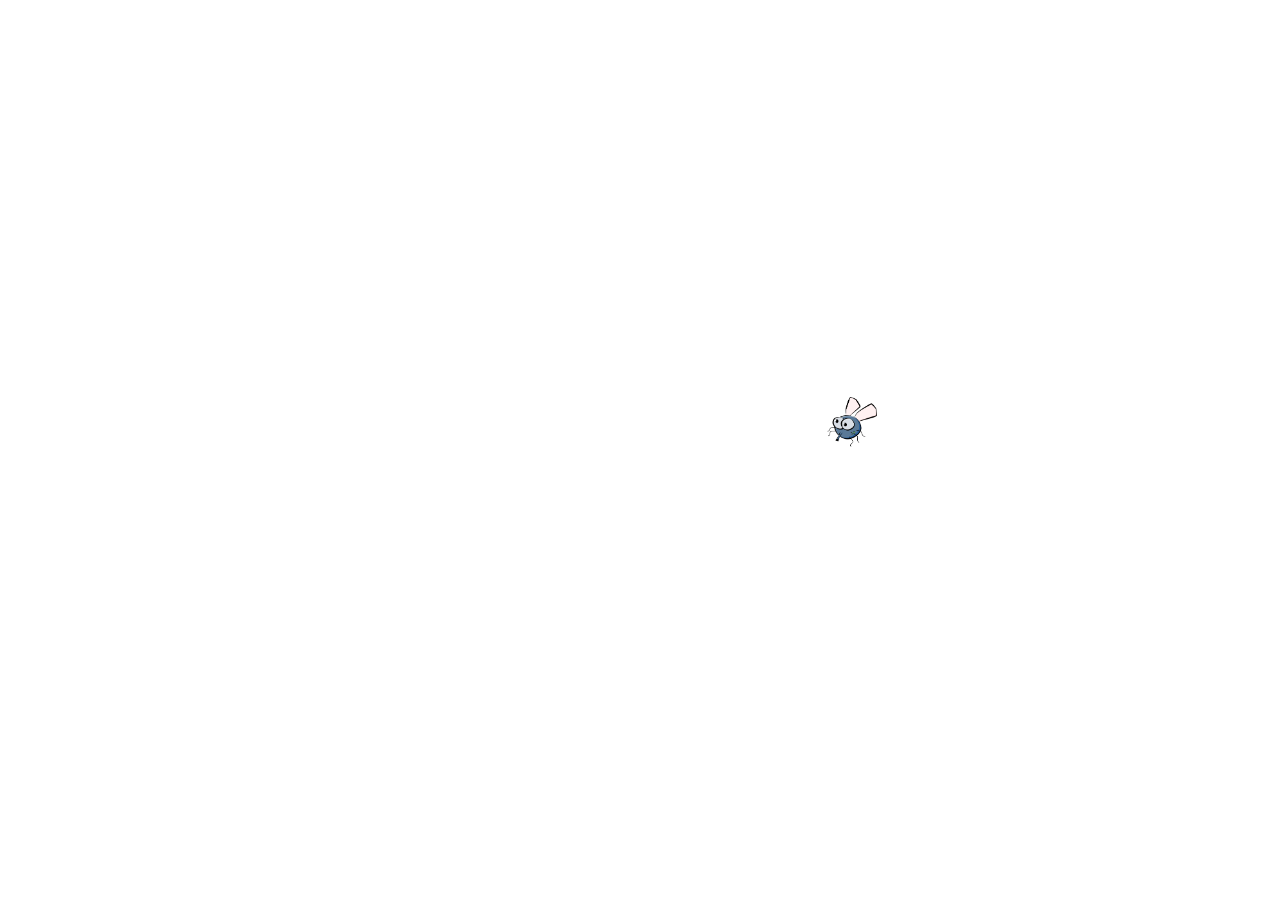
==== AppGameMataMosquito/app.html @ 35bf833b "Criando jogo Mata Mosquito" ====
<!DOCTYPE html>
<html>
<head>
	<title>Mata Mosquito</title>
	<link rel="stylesheet" type="text/css" href="estilo.css" />
	<script src="jogo.js"></script>
</head>

<body onresize="ajustaTamanhoPalcoJogo()">

	<!--Chamando function-->
	<script>
		posicaoRandomica()
	</script>
</body>
</html>
---- AppGameMataMosquito/estilo.css ----
.mosquito1 {
	width: 50px;
	height: 50px;
}
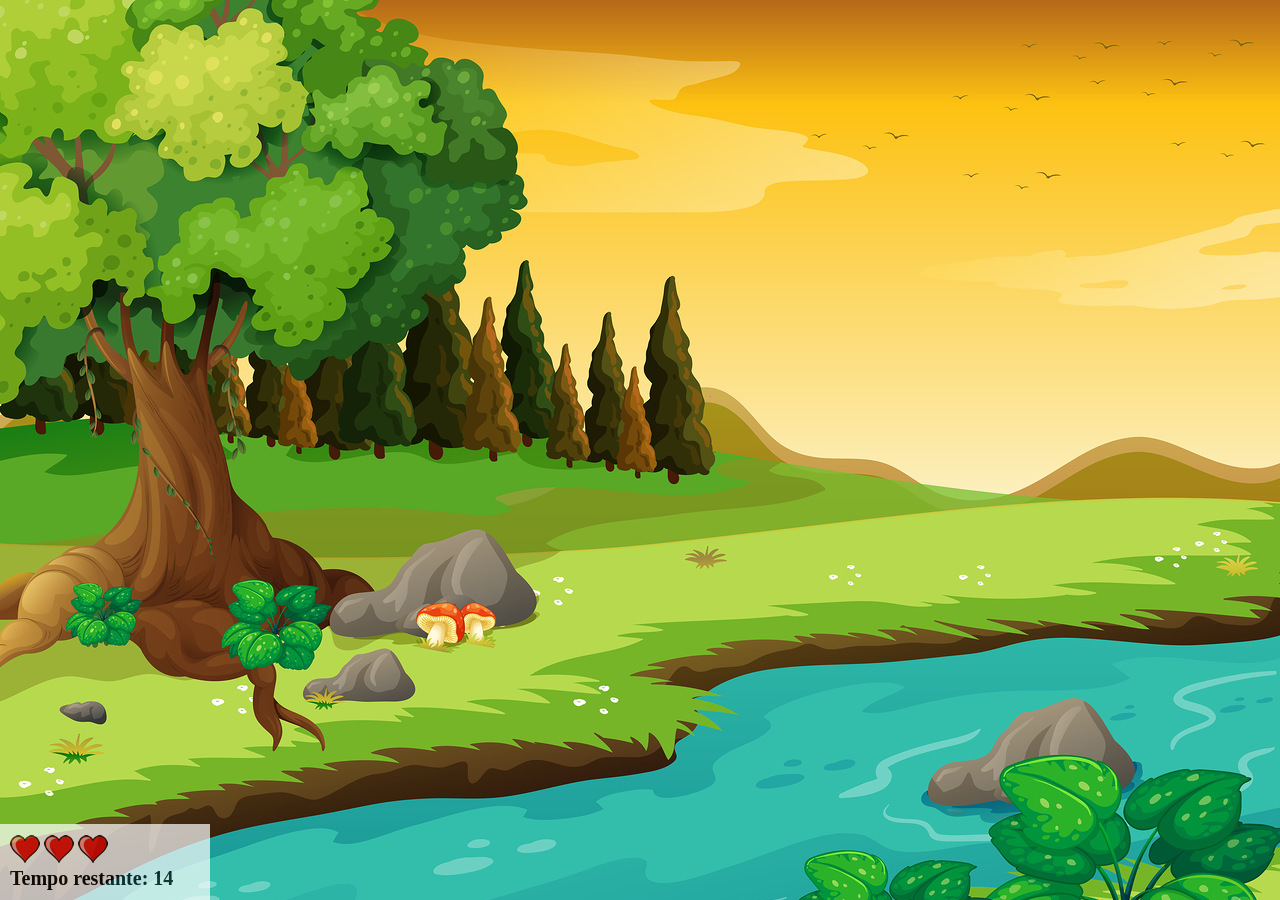
==== commit 8969e7cd: "Criando e removendo mosquito a cada ciclo de tempo, criando o cenário, controlando os pontos de vida" ====
--- a/AppGameMataMosquito/app.html
+++ b/AppGameMataMosquito/app.html
@@ -8,9 +8,24 @@
 
 <body onresize="ajustaTamanhoPalcoJogo()">
 
-	<!--Chamando function-->
+	<div class="painel">
+		<div class="vidas">
+			<img id="v1" src="imagens/coracao_cheio.png" />
+			<img id="v2" src="imagens/coracao_cheio.png" />
+			<img id="v3" src="imagens/coracao_cheio.png" />
+		</div>
+		<div class="cronometro">Tempo restante: <span id="cronometro"></span></div>
+	</div>
+
+	<!--Chamando function/função-->
 	<script>
-		posicaoRandomica()
+		//Atribuindo tempo
+		document.getElementById('cronometro').innerHTML = tempo
+
+		//Ação que será executada a cada 1 segundo acrescentando mosquito na tela
+		var criaMosquito = setInterval(function() {
+			posicaoRandomica()
+		}, 2000)
 	</script>
 </body>
 </html>
--- a/AppGameMataMosquito/estilo.css
+++ b/AppGameMataMosquito/estilo.css
@@ -1,4 +1,48 @@
+body {
+	background-image: url(imagens/bg.jpg);
+	background-repeat: no-repeat;
+}
+
 .mosquito1 {
 	width: 50px;
 	height: 50px;
+}
+
+.mosquito2 {
+	width: 70px;
+	height: 70px;
+}
+
+.mosquito3 {
+	width: 90px;
+	height: 90px;
+}
+
+.ladoA {
+	transform: scaleX(1);
+}
+
+.ladoB {
+	transform: scaleX(-1);
+}
+
+.painel {
+	position: absolute;
+	width: 190px;
+	padding: 10px;
+	left: 0px;
+	bottom: 0px;
+	border-top: solid 1px #fff;
+	background-color: #fff;
+	opacity: 0.7;
+}
+
+.vidas {
+	float: left;
+}
+
+.cronometro {
+	float: left;
+	font-size: 20px;
+	font-weight: bold;
 }
